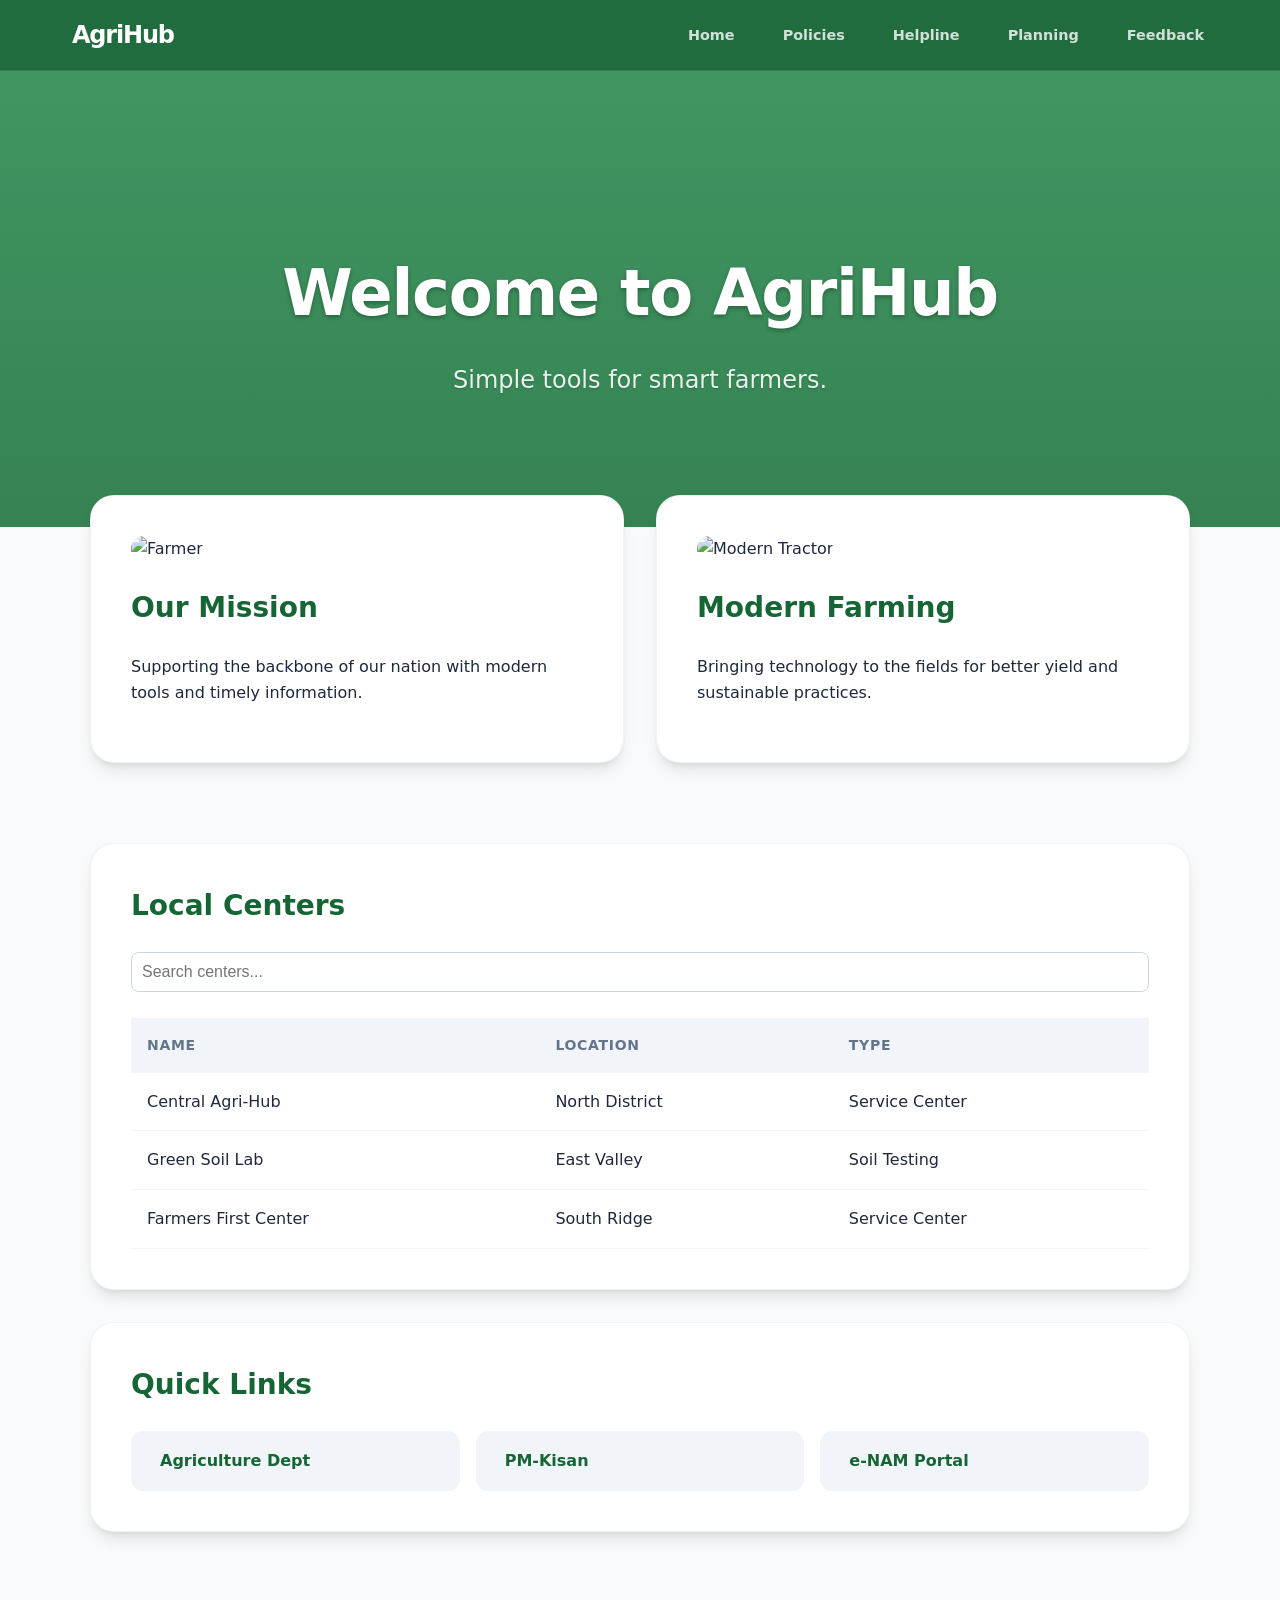
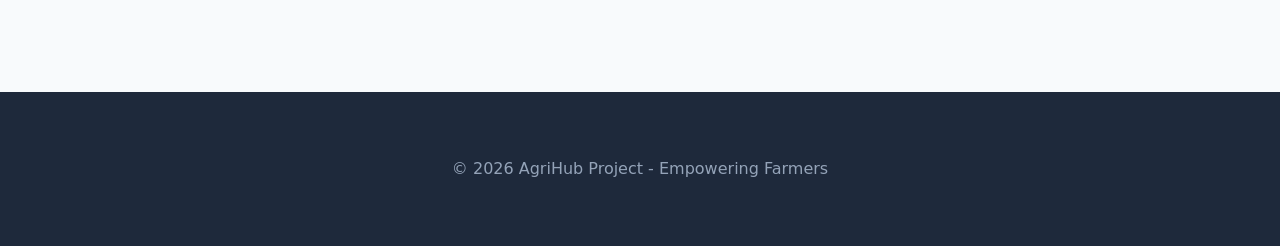
==== OneDrive/Desktop/js/FEE Project/index.html @ 122981a1 "First commit of FEE Project" ====
<!DOCTYPE html>
<html>
<head>
    <title>AgriHub - Home</title>
    <link rel="stylesheet" href="style.css">
</head>
<body>
    <nav>
        <div class="logo">AgriHub</div>
        <ul>
            <li><a href="index.html">Home</a></li>
            <li><a href="policies.html">Policies</a></li>
            <li><a href="helpline.html">Helpline</a></li>
            <li><a href="planning.html">Planning</a></li>
            <li><a href="feedback.html">Feedback</a></li>
        </ul>
    </nav>
    <header>
        <h1>Welcome to AgriHub</h1>
        <p>Simple tools for smart farmers.</p>
    </header>
    <main>
        <div class="feature-grid">
            <div class="card">
                <img src="https://images.unsplash.com/photo-1523348837708-15d4a09cfac2?auto=format&fit=crop&q=80&w=800" alt="Farmer" class="img-card" referrerPolicy="no-referrer">
                <h2>Our Mission</h2>
                <p>Supporting the backbone of our nation with modern tools and timely information.</p>
            </div>
            <div class="card">
                <img src="https://encrypted-tbn0.gstatic.com/images?q=tbn:ANd9GcQkMLT-fR4BOolE83mIN1YHwyPAyM6pjTO-UQ&s" alt="Modern Tractor" class="img-card" referrerPolicy="no-referrer">
                <h2>Modern Farming</h2>
                <p>Bringing technology to the fields for better yield and sustainable practices.</p>
            </div>
        </div>

        <div class="card">
            <h2>Local Centers</h2>
            <input type="text" id="tableSearch" placeholder="Search centers..." style="width:100%; padding:10px; margin-bottom:10px;">
            <table>
                <thead>
                    <tr><th>Name</th><th>Location</th><th>Type</th></tr>
                </thead>
                <tbody id="tableBody"></tbody>
            </table>
        </div>

        <div class="card">
            <h2>Quick Links</h2>
            <div class="link-grid">
                <a href="https://agricoop.nic.in" target="_blank" class="gov-link">Agriculture Dept</a>
                <a href="https://pmkisan.gov.in" target="_blank" class="gov-link">PM-Kisan</a>
                <a href="https://enam.gov.in" target="_blank" class="gov-link">e-NAM Portal</a>
            </div>
        </div>
    </main>
    <footer>
        <p>&copy; 2026 AgriHub Project - Empowering Farmers</p>
    </footer>
    <script src="script.js"></script>
</body>
</html>
---- OneDrive/Desktop/js/FEE Project/style.css ----
/* 
   STYLISH AGRI-HUB STYLES
   Modern, clean, and professional.
*/

:root {
    --primary: #15803d;
    --primary-dark: #166534;
    --primary-light: #dcfce7;
    --accent: #f59e0b;
    --bg: #f8fafc;
    --card: #ffffff;
    --text: #1e293b;
    --text-light: #64748b;
    --shadow: 0 10px 15px -3px rgb(0 0 0 / 0.1), 0 4px 6px -4px rgb(0 0 0 / 0.1);
    --shadow-sm: 0 1px 3px 0 rgb(0 0 0 / 0.1), 0 1px 2px -1px rgb(0 0 0 / 0.1);
}

body {
    font-family: 'Inter', system-ui, -apple-system, sans-serif;
    margin: 0;
    padding: 0;
    background-color: var(--bg);
    color: var(--text);
    line-height: 1.6;
}

nav {
    background-color: rgba(22, 101, 52, 0.95);
    backdrop-filter: blur(8px);
    color: white;
    padding: 1rem 5%;
    display: flex;
    justify-content: space-between;
    align-items: center;
    position: sticky;
    top: 0;
    z-index: 100;
    border-bottom: 1px solid rgba(255, 255, 255, 0.1);
}

.logo {
    font-size: 1.5rem;
    font-weight: 800;
    letter-spacing: -0.05em;
    display: flex;
    align-items: center;
    gap: 0.5rem;
}

.logo::before {
    content: '';
}

nav ul {
    list-style: none;
    display: flex;
    margin: 0;
    padding: 0;
    gap: 1.5rem;
}

nav ul li a {
    color: rgba(255, 255, 255, 0.8);
    text-decoration: none;
    font-weight: 600;
    font-size: 0.9rem;
    transition: all 0.2s;
    padding: 0.5rem 0.75rem;
    border-radius: 0.5rem;
}

nav ul li a:hover {
    color: white;
    background: rgba(255, 255, 255, 0.1);
}

header {
    text-align: center;
    padding: 8rem 1rem;
    background: linear-gradient(rgba(21, 128, 61, 0.8), rgba(22, 101, 52, 0.9)), 
                url('https://images.unsplash.com/photo-1500382017468-9049fed747ef?auto=format&fit=crop&q=80&w=1920');
    background-size: cover;
    background-position: center;
    background-attachment: fixed;
    color: white;
    position: relative;
}

header h1 {
    font-size: 4rem;
    margin-bottom: 1rem;
    color: white;
    font-weight: 900;
    letter-spacing: -0.02em;
    text-shadow: 0 2px 4px rgba(0,0,0,0.3);
}

header p {
    font-size: 1.5rem;
    color: rgba(255, 255, 255, 0.9);
    max-width: 700px;
    margin: 0 auto;
    font-weight: 500;
    text-shadow: 0 1px 2px rgba(0,0,0,0.2);
}

.img-card {
    width: 100%;
    height: 200px;
    object-fit: cover;
    border-radius: 1rem;
    margin-bottom: 1.5rem;
}

.feature-grid {
    display: grid;
    grid-template-columns: repeat(auto-fit, minmax(300px, 1fr));
    gap: 2rem;
    margin-bottom: 3rem;
}

main {
    padding: 0 5% 4rem;
    max-width: 1100px;
    margin: -2rem auto 0;
    position: relative;
    z-index: 10;
}

.card {
    background: var(--card);
    padding: 2.5rem;
    margin-bottom: 2rem;
    border-radius: 1.5rem;
    box-shadow: var(--shadow);
    border: 1px solid rgba(0,0,0,0.05);
    transition: transform 0.2s;
}

.card:hover {
    transform: translateY(-2px);
}

.card h2 {
    margin-top: 0;
    color: var(--primary-dark);
    font-size: 1.75rem;
    margin-bottom: 1.5rem;
    font-weight: 800;
    display: flex;
    align-items: center;
    gap: 0.75rem;
}

input[type="text"], textarea, select {
    width: 100%;
    padding: 0.75rem 1rem;
    border: 1px solid #cbd5e1;
    border-radius: 0.5rem;
    font-size: 1rem;
    margin-bottom: 1rem;
    box-sizing: border-box;
    transition: border-color 0.2s, ring 0.2s;
}

input:focus {
    outline: none;
    border-color: var(--primary);
    box-shadow: 0 0 0 3px rgba(21, 128, 61, 0.1);
}

table {
    width: 100%;
    border-collapse: collapse;
    margin-top: 1rem;
}

table th {
    text-align: left;
    padding: 1rem;
    background-color: #f1f5f9;
    color: var(--text-light);
    font-weight: 600;
    font-size: 0.875rem;
    text-transform: uppercase;
    letter-spacing: 0.05em;
}

table td {
    padding: 1rem;
    border-bottom: 1px solid #f1f5f9;
}

.btn {
    background-color: var(--primary);
    color: white;
    padding: 0.75rem 1.5rem;
    border: none;
    border-radius: 0.5rem;
    cursor: pointer;
    font-weight: 600;
    font-size: 1rem;
    transition: background-color 0.2s, transform 0.1s;
    display: inline-block;
    text-decoration: none;
}

.btn:hover {
    background-color: var(--primary-dark);
}

.btn:active {
    transform: scale(0.98);
}

.timer-display {
    font-size: 3.5rem;
    font-weight: 800;
    color: var(--primary);
    font-variant-numeric: tabular-nums;
}

.link-grid {
    display: grid;
    grid-template-columns: repeat(auto-fill, minmax(250px, 1fr));
    gap: 1rem;
    margin-top: 1.5rem;
}

.gov-link {
    display: flex;
    align-items: center;
    padding: 1rem;
    background: #f1f5f9;
    border-radius: 0.75rem;
    text-decoration: none;
    color: var(--primary-dark);
    font-weight: 600;
    transition: all 0.2s;
    border: 1px solid transparent;
}

.gov-link:hover {
    background: var(--primary-light);
    border-color: var(--primary);
    transform: translateX(5px);
}

.gov-link::before {
    content: '';
    margin-right: 0.75rem;
    font-size: 1.2rem;
}

.policy-item {
    padding: 1.5rem;
    border-radius: 1rem;
    margin-bottom: 1rem;
    background: #f8fafc;
    border: 1px solid #e2e8f0;
    transition: all 0.2s;
}

.policy-item:hover {
    background: white;
    border-color: var(--primary);
    box-shadow: var(--shadow-sm);
}

.policy-title {
    font-weight: 800;
    color: var(--primary-dark);
    font-size: 1.2rem;
    margin-bottom: 0.5rem;
}

.policy-desc {
    color: var(--text-light);
    font-size: 1rem;
}

footer {
    text-align: center;
    padding: 3rem 1rem;
    background: #1e293b;
    color: #94a3b8;
    margin-top: 4rem;
}

@media (max-width: 640px) {
    nav {
        flex-direction: column;
        gap: 1rem;
    }
    nav ul li {
        margin: 0 0.75rem;
    }
    header h1 {
        font-size: 2.5rem;
    }
}
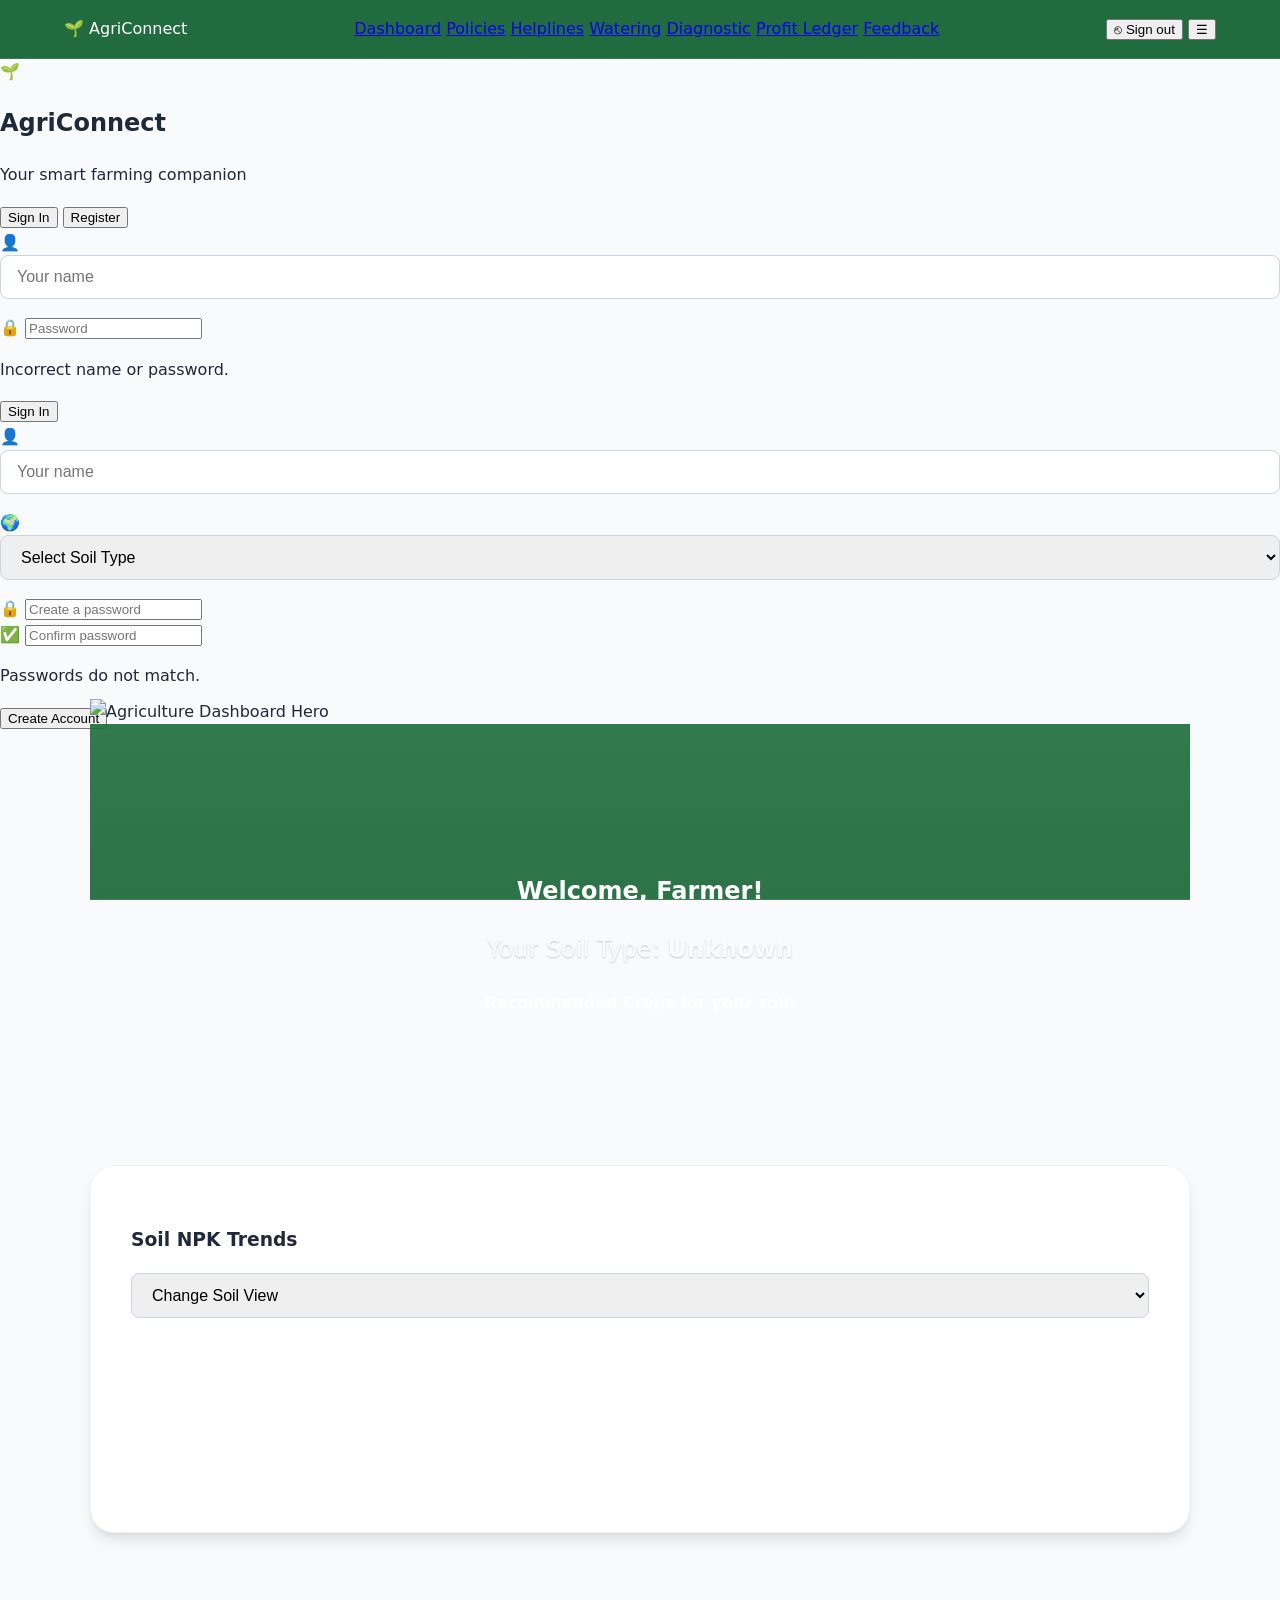
==== commit a3cd6104: "index.html" ====
--- a/OneDrive/Desktop/js/FEE Project/index.html
+++ b/OneDrive/Desktop/js/FEE Project/index.html
@@ -1,61 +1,133 @@
 <!DOCTYPE html>
-<html>
+<html lang="en">
+
 <head>
-    <title>AgriHub - Home</title>
+    <meta charset="UTF-8">
+    <meta name="viewport" content="width=device-width, initial-scale=1.0">
+    <title>Dashboard - AgriConnect</title>
+    <meta name="description" content="AgriConnect Dashboard – your personalised farming companion for soil insights, NPK trends, policies and more.">
+    <script src="https://cdn.jsdelivr.net/npm/chart.js"></script>
+    <link href="https://fonts.googleapis.com/css2?family=Outfit:wght@300;400;600;700;800&display=swap" rel="stylesheet">
     <link rel="stylesheet" href="style.css">
 </head>
+
 <body>
-    <nav>
-        <div class="logo">AgriHub</div>
-        <ul>
-            <li><a href="index.html">Home</a></li>
-            <li><a href="policies.html">Policies</a></li>
-            <li><a href="helpline.html">Helpline</a></li>
-            <li><a href="planning.html">Planning</a></li>
-            <li><a href="feedback.html">Feedback</a></li>
-        </ul>
+    <!-- Navbar -->
+    <nav class="navbar glass-effect">
+        <div class="nav-brand">
+            <span class="icon">🌱</span> <span>AgriConnect</span>
+        </div>
+        <div class="nav-links">
+            <a href="index.html" class="nav-btn active">Dashboard</a>
+            <a href="policies.html" class="nav-btn">Policies</a>
+            <a href="helpline.html" class="nav-btn">Helplines</a>
+            <a href="watering.html" class="nav-btn">Watering</a>
+            <a href="diagnostic.html" class="nav-btn">Diagnostic</a>
+            <a href="profit.html" class="nav-btn">Profit Ledger</a>
+            <a href="feedback.html" class="nav-btn">Feedback</a>
+        </div>
+        <div class="nav-right">
+            <button id="logoutBtn" class="logout-btn hidden" title="Sign out">⎋ Sign out</button>
+            <button class="mobile-toggle">☰</button>
+        </div>
     </nav>
-    <header>
-        <h1>Welcome to AgriHub</h1>
-        <p>Simple tools for smart farmers.</p>
-    </header>
-    <main>
-        <div class="feature-grid">
-            <div class="card">
-                <img src="https://images.unsplash.com/photo-1523348837708-15d4a09cfac2?auto=format&fit=crop&q=80&w=800" alt="Farmer" class="img-card" referrerPolicy="no-referrer">
-                <h2>Our Mission</h2>
-                <p>Supporting the backbone of our nation with modern tools and timely information.</p>
+
+    <!-- ── Auth Modal (Login / Register) ── -->
+    <div id="onboardingModal" class="modal-overlay hidden">
+        <div class="modal auth-modal glass-effect">
+
+            <!-- Logo mark -->
+            <div class="auth-logo">🌱</div>
+            <h2 class="auth-heading">AgriConnect</h2>
+            <p class="auth-sub">Your smart farming companion</p>
+
+            <!-- Tab switcher -->
+            <div class="auth-tabs">
+                <button class="auth-tab active" id="tabLogin"  onclick="switchAuthTab('login')">Sign In</button>
+                <button class="auth-tab"        id="tabReg"    onclick="switchAuthTab('register')">Register</button>
             </div>
-            <div class="card">
-                <img src="https://encrypted-tbn0.gstatic.com/images?q=tbn:ANd9GcQkMLT-fR4BOolE83mIN1YHwyPAyM6pjTO-UQ&s" alt="Modern Tractor" class="img-card" referrerPolicy="no-referrer">
-                <h2>Modern Farming</h2>
-                <p>Bringing technology to the fields for better yield and sustainable practices.</p>
+
+            <!-- ── LOGIN FORM ── -->
+            <div id="loginForm" class="auth-form">
+                <div class="auth-input-group">
+                    <span class="auth-input-icon">👤</span>
+                    <input type="text" id="loginName" placeholder="Your name" autocomplete="username">
+                </div>
+                <div class="auth-input-group">
+                    <span class="auth-input-icon">🔒</span>
+                    <input type="password" id="loginPass" placeholder="Password" autocomplete="current-password">
+                </div>
+                <p class="auth-error hidden" id="loginError">Incorrect name or password.</p>
+                <button id="loginBtn" class="primary-btn full-width auth-btn">Sign In</button>
             </div>
+
+            <!-- ── REGISTER FORM ── -->
+            <div id="registerForm" class="auth-form hidden">
+                <div class="auth-input-group">
+                    <span class="auth-input-icon">👤</span>
+                    <input type="text" id="regName" placeholder="Your name" autocomplete="username">
+                </div>
+                <div class="auth-input-group">
+                    <span class="auth-input-icon">🌍</span>
+                    <select id="regSoil">
+                        <option value="" disabled selected>Select Soil Type</option>
+                        <option value="Alluvial">Alluvial</option>
+                        <option value="Black">Black</option>
+                        <option value="Red">Red</option>
+                        <option value="Laterite">Laterite</option>
+                        <option value="Arid">Arid</option>
+                    </select>
+                </div>
+                <div class="auth-input-group">
+                    <span class="auth-input-icon">🔒</span>
+                    <input type="password" id="regPass" placeholder="Create a password" autocomplete="new-password">
+                </div>
+                <div class="auth-input-group">
+                    <span class="auth-input-icon">✅</span>
+                    <input type="password" id="regPassConfirm" placeholder="Confirm password" autocomplete="new-password">
+                </div>
+                <p class="auth-error hidden" id="regError">Passwords do not match.</p>
+                <button id="registerBtn" class="primary-btn full-width auth-btn">Create Account</button>
+            </div>
+
         </div>
+    </div>
 
-        <div class="card">
-            <h2>Local Centers</h2>
-            <input type="text" id="tableSearch" placeholder="Search centers..." style="width:100%; padding:10px; margin-bottom:10px;">
-            <table>
-                <thead>
-                    <tr><th>Name</th><th>Location</th><th>Type</th></tr>
-                </thead>
-                <tbody id="tableBody"></tbody>
-            </table>
-        </div>
+    <!-- Main Container -->
+    <main class="container">
+        <section id="dashboardPage" class="page-section fade-in">
+            <img src="hero-bg.png" alt="Agriculture Dashboard Hero" class="hero-img">
+            <header class="section-header">
+                <h2>Welcome, <span id="displayFarmerName" class="highlight-text">Farmer</span>!</h2>
+                <p>Your Soil Type: <strong id="displaySoilType" class="highlight-text">Unknown</strong></p>
+                <div class="crop-suggestions">
+                    <h4>Recommended Crops for your soil:</h4>
+                    <div id="cropTags" class="tag-container"></div>
+                </div>
+            </header>
 
-        <div class="card">
-            <h2>Quick Links</h2>
-            <div class="link-grid">
-                <a href="https://agricoop.nic.in" target="_blank" class="gov-link">Agriculture Dept</a>
-                <a href="https://pmkisan.gov.in" target="_blank" class="gov-link">PM-Kisan</a>
-                <a href="https://enam.gov.in" target="_blank" class="gov-link">e-NAM Portal</a>
+            <div class="card glass-effect chart-card">
+                <div class="chart-header">
+                    <h3>Soil NPK Trends <span class="chart-soil-label" id="chartSoilLabel"></span></h3>
+                    <select id="chartSoilFilter" class="chart-soil-select">
+                        <option value="" disabled selected>Change Soil View</option>
+                        <option value="Alluvial">Alluvial</option>
+                        <option value="Black">Black</option>
+                        <option value="Red">Red</option>
+                        <option value="Laterite">Laterite</option>
+                        <option value="Arid">Arid</option>
+                    </select>
+                </div>
+                <div class="chart-container">
+                    <canvas id="npkChart"></canvas>
+                </div>
             </div>
-        </div>
+        </section>
     </main>
-    <footer>
-        <p>&copy; 2026 AgriHub Project - Empowering Farmers</p>
-    </footer>
+
+    <div id="toast" class="toast hidden"></div>
+    <script src="data.js"></script>
     <script src="script.js"></script>
 </body>
+
 </html>
